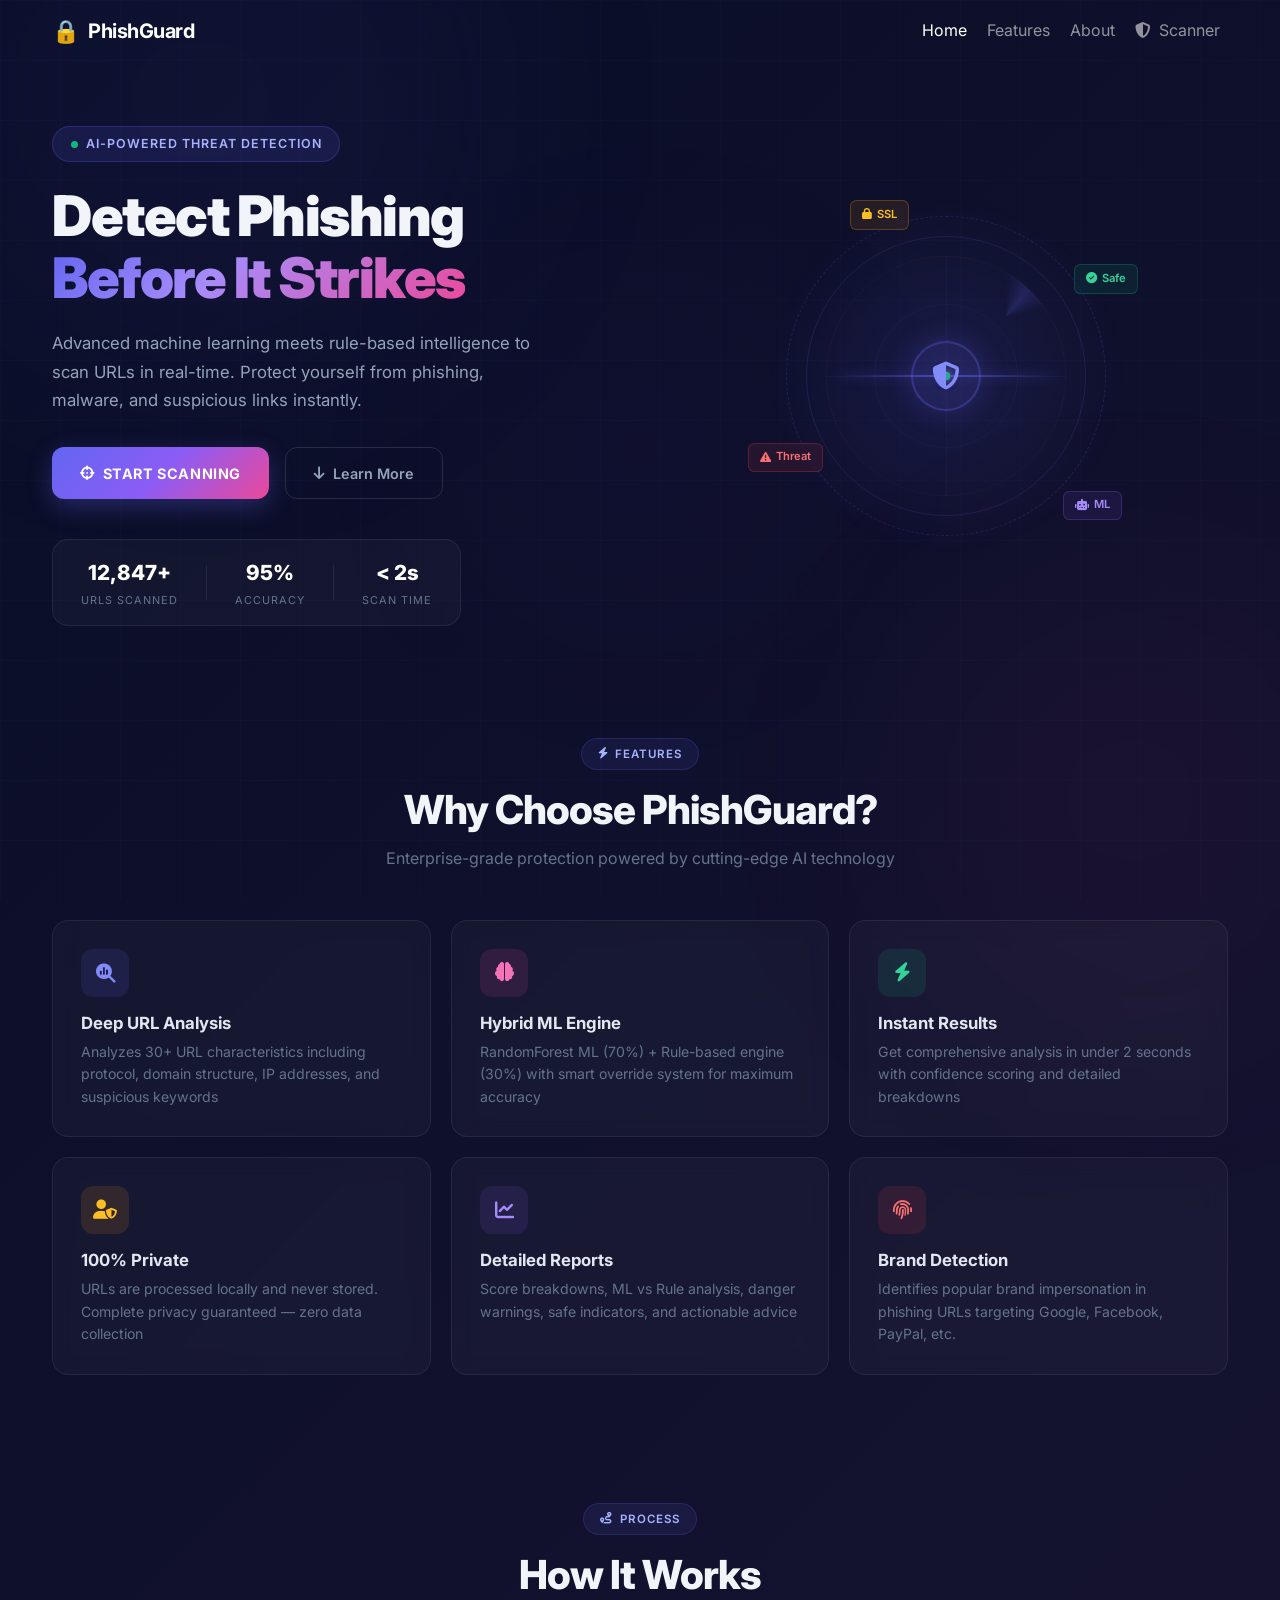
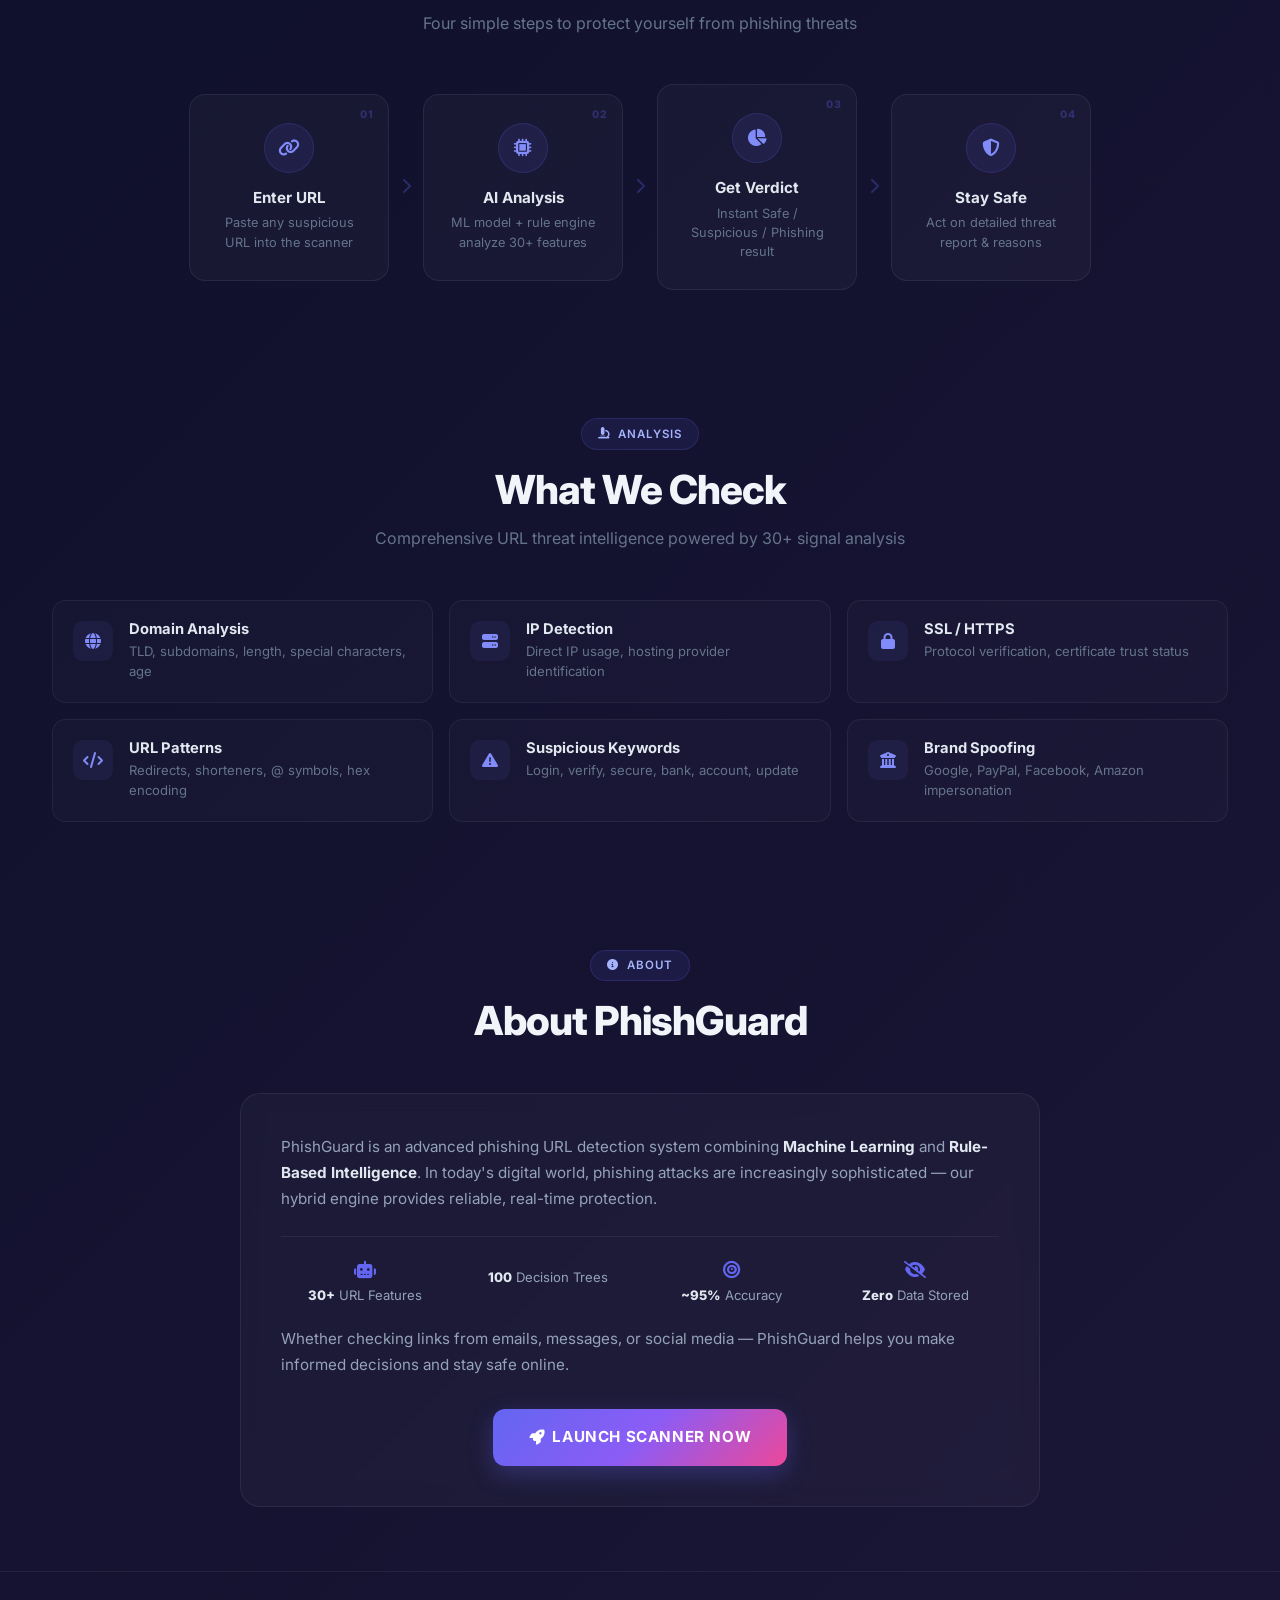
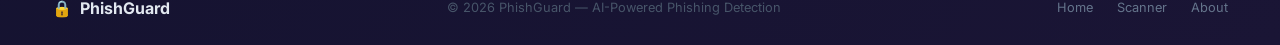
==== templates/home.html @ 045a0528 "Initial commit: PhishGuard - AI-Powered Phishing URL Detector - Hybrid ML (Random Forest) + Rule-bas" ====
<!DOCTYPE html>
<html lang="en">
<head>
    <meta charset="UTF-8">
    <meta name="viewport" content="width=device-width, initial-scale=1.0">
    <title>PhishGuard - Phishing URL Detector</title>
    <link rel="stylesheet" href="{{ url_for('static', filename='css/style.css') }}">
    <link rel="stylesheet" href="https://cdnjs.cloudflare.com/ajax/libs/font-awesome/6.5.1/css/all.min.css">
    <link href="https://cdn.jsdelivr.net/npm/bootstrap@5.3.3/dist/css/bootstrap.min.css" rel="stylesheet">
    <link href="https://fonts.googleapis.com/css2?family=Inter:wght@300;400;500;600;700;800;900&family=JetBrains+Mono:wght@400;500;600&display=swap" rel="stylesheet">
</head>
<body>
    <!-- Animated Background -->
    <div class="hp-bg-grid"></div>
    <div class="hp-bg-glow hp-glow-1"></div>
    <div class="hp-bg-glow hp-glow-2"></div>
    <div class="hp-bg-glow hp-glow-3"></div>
    <!-- Navigation Bar (Bootstrap 5) -->
    <nav class="navbar navbar-expand-lg navbar-dark ck-navbar sticky-top">
        <div class="container">
            <a class="navbar-brand d-flex align-items-center gap-2" href="/">
                <span style="font-size:1.4rem">🔒</span>
                <span class="fw-bold" style="font-size:1.25rem; letter-spacing:-0.5px">PhishGuard</span>
            </a>
            <button class="navbar-toggler border-0 shadow-none" type="button" data-bs-toggle="collapse" data-bs-target="#navbarNav">
                <span class="navbar-toggler-icon"></span>
            </button>
            <div class="collapse navbar-collapse" id="navbarNav">
                <ul class="navbar-nav ms-auto gap-1">
                    <li class="nav-item">
                        <a class="nav-link active" href="/">Home</a>
                    </li>
                    <li class="nav-item">
                        <a class="nav-link" href="#features">Features</a>
                    </li>
                    <li class="nav-item">
                        <a class="nav-link" href="#about">About</a>
                    </li>
                    <li class="nav-item">
                        <a class="nav-link ck-nav-highlight" href="/checker">
                            <i class="fas fa-shield-halved me-1"></i> Scanner
                        </a>
                    </li>
                </ul>
            </div>
        </div>
    </nav>

    <!-- Main Container -->
    <div class="container">
        <!-- Hero Section with Scanner -->
        <section class="hp-hero">
            <div class="hp-hero-inner">
                <!-- Left: Text Content -->
                <div class="hp-hero-text">
                    <div class="hp-badge">
                        <span class="hp-badge-dot"></span>
                        <span>AI-Powered Threat Detection</span>
                    </div>
                    <h1 class="hp-title">
                        Detect Phishing<br>
                        <span class="hp-title-gradient">Before It Strikes</span>
                    </h1>
                    <p class="hp-subtitle">
                        Advanced machine learning meets rule-based intelligence to scan URLs in real-time. 
                        Protect yourself from phishing, malware, and suspicious links instantly.
                    </p>
                    <div class="hp-hero-actions">
                        <a href="/checker" class="hp-btn-primary">
                            <i class="fas fa-crosshairs"></i> Start Scanning
                        </a>
                        <a href="#features" class="hp-btn-ghost">
                            <i class="fas fa-arrow-down"></i> Learn More
                        </a>
                    </div>
                    <div class="hp-trust-bar">
                        <div class="hp-trust-item">
                            <span class="hp-trust-num">12,847+</span>
                            <span class="hp-trust-label">URLs Scanned</span>
                        </div>
                        <div class="hp-trust-divider"></div>
                        <div class="hp-trust-item">
                            <span class="hp-trust-num">95%</span>
                            <span class="hp-trust-label">Accuracy</span>
                        </div>
                        <div class="hp-trust-divider"></div>
                        <div class="hp-trust-item">
                            <span class="hp-trust-num">&lt; 2s</span>
                            <span class="hp-trust-label">Scan Time</span>
                        </div>
                    </div>
                </div>

                <!-- Right: Scanner Visual -->
                <div class="hp-hero-visual">
                    <div class="hp-scanner">
                        <!-- Outer glow -->
                        <div class="hp-sc-glow"></div>
                        <!-- Rotating rings -->
                        <div class="hp-sc-ring hp-sc-ring-1"></div>
                        <div class="hp-sc-ring hp-sc-ring-2"></div>
                        <div class="hp-sc-ring hp-sc-ring-3"></div>
                        <!-- Grid -->
                        <div class="hp-sc-grid">
                            <div class="hp-sc-grid-h"></div>
                            <div class="hp-sc-grid-v"></div>
                            <div class="hp-sc-grid-c hp-sc-gc1"></div>
                            <div class="hp-sc-grid-c hp-sc-gc2"></div>
                        </div>
                        <!-- Radar sweep -->
                        <div class="hp-sc-sweep"></div>
                        <!-- Scan line -->
                        <div class="hp-sc-scanline"></div>
                        <!-- Center core -->
                        <div class="hp-sc-core">
                            <i class="fas fa-shield-halved"></i>
                        </div>
                        <!-- Orbiting dots -->
                        <div class="hp-sc-dot hp-dot-1"></div>
                        <div class="hp-sc-dot hp-dot-2"></div>
                        <div class="hp-sc-dot hp-dot-3"></div>
                        <!-- Floating labels -->
                        <div class="hp-sc-label hp-label-1"><i class="fas fa-check-circle"></i> Safe</div>
                        <div class="hp-sc-label hp-label-2"><i class="fas fa-triangle-exclamation"></i> Threat</div>
                        <div class="hp-sc-label hp-label-3"><i class="fas fa-lock"></i> SSL</div>
                        <div class="hp-sc-label hp-label-4"><i class="fas fa-robot"></i> ML</div>
                    </div>
                </div>
            </div>
        </section>

        <!-- Features Section -->
        <section id="features" class="hp-section">
            <div class="hp-section-header">
                <span class="hp-section-badge"><i class="fas fa-bolt"></i> Features</span>
                <h2 class="hp-section-title">Why Choose PhishGuard?</h2>
                <p class="hp-section-sub">Enterprise-grade protection powered by cutting-edge AI technology</p>
            </div>
            <div class="hp-features-grid">
                <div class="hp-feature-card">
                    <div class="hp-feat-icon" style="background:rgba(99,102,241,0.12); color:#818cf8"><i class="fas fa-magnifying-glass-chart"></i></div>
                    <h3>Deep URL Analysis</h3>
                    <p>Analyzes 30+ URL characteristics including protocol, domain structure, IP addresses, and suspicious keywords</p>
                </div>
                <div class="hp-feature-card">
                    <div class="hp-feat-icon" style="background:rgba(236,72,153,0.12); color:#f472b6"><i class="fas fa-brain"></i></div>
                    <h3>Hybrid ML Engine</h3>
                    <p>RandomForest ML (70%) + Rule-based engine (30%) with smart override system for maximum accuracy</p>
                </div>
                <div class="hp-feature-card">
                    <div class="hp-feat-icon" style="background:rgba(16,185,129,0.12); color:#34d399"><i class="fas fa-bolt"></i></div>
                    <h3>Instant Results</h3>
                    <p>Get comprehensive analysis in under 2 seconds with confidence scoring and detailed breakdowns</p>
                </div>
                <div class="hp-feature-card">
                    <div class="hp-feat-icon" style="background:rgba(245,158,11,0.12); color:#fbbf24"><i class="fas fa-user-shield"></i></div>
                    <h3>100% Private</h3>
                    <p>URLs are processed locally and never stored. Complete privacy guaranteed — zero data collection</p>
                </div>
                <div class="hp-feature-card">
                    <div class="hp-feat-icon" style="background:rgba(139,92,246,0.12); color:#a78bfa"><i class="fas fa-chart-line"></i></div>
                    <h3>Detailed Reports</h3>
                    <p>Score breakdowns, ML vs Rule analysis, danger warnings, safe indicators, and actionable advice</p>
                </div>
                <div class="hp-feature-card">
                    <div class="hp-feat-icon" style="background:rgba(239,68,68,0.12); color:#f87171"><i class="fas fa-fingerprint"></i></div>
                    <h3>Brand Detection</h3>
                    <p>Identifies popular brand impersonation in phishing URLs targeting Google, Facebook, PayPal, etc.</p>
                </div>
            </div>
        </section>

        <!-- How It Works -->
        <section class="hp-section">
            <div class="hp-section-header">
                <span class="hp-section-badge"><i class="fas fa-route"></i> Process</span>
                <h2 class="hp-section-title">How It Works</h2>
                <p class="hp-section-sub">Four simple steps to protect yourself from phishing threats</p>
            </div>
            <div class="hp-steps">
                <div class="hp-step-card">
                    <div class="hp-step-num">01</div>
                    <div class="hp-step-icon"><i class="fas fa-link"></i></div>
                    <h3>Enter URL</h3>
                    <p>Paste any suspicious URL into the scanner</p>
                </div>
                <div class="hp-step-arrow"><i class="fas fa-chevron-right"></i></div>
                <div class="hp-step-card">
                    <div class="hp-step-num">02</div>
                    <div class="hp-step-icon"><i class="fas fa-microchip"></i></div>
                    <h3>AI Analysis</h3>
                    <p>ML model + rule engine analyze 30+ features</p>
                </div>
                <div class="hp-step-arrow"><i class="fas fa-chevron-right"></i></div>
                <div class="hp-step-card">
                    <div class="hp-step-num">03</div>
                    <div class="hp-step-icon"><i class="fas fa-chart-pie"></i></div>
                    <h3>Get Verdict</h3>
                    <p>Instant Safe / Suspicious / Phishing result</p>
                </div>
                <div class="hp-step-arrow"><i class="fas fa-chevron-right"></i></div>
                <div class="hp-step-card">
                    <div class="hp-step-num">04</div>
                    <div class="hp-step-icon"><i class="fas fa-shield-halved"></i></div>
                    <h3>Stay Safe</h3>
                    <p>Act on detailed threat report & reasons</p>
                </div>
            </div>
        </section>

        <!-- What We Check -->
        <section class="hp-section">
            <div class="hp-section-header">
                <span class="hp-section-badge"><i class="fas fa-microscope"></i> Analysis</span>
                <h2 class="hp-section-title">What We Check</h2>
                <p class="hp-section-sub">Comprehensive URL threat intelligence powered by 30+ signal analysis</p>
            </div>
            <div class="hp-check-grid">
                <div class="hp-check-item">
                    <i class="fas fa-globe"></i>
                    <div>
                        <h4>Domain Analysis</h4>
                        <p>TLD, subdomains, length, special characters, age</p>
                    </div>
                </div>
                <div class="hp-check-item">
                    <i class="fas fa-server"></i>
                    <div>
                        <h4>IP Detection</h4>
                        <p>Direct IP usage, hosting provider identification</p>
                    </div>
                </div>
                <div class="hp-check-item">
                    <i class="fas fa-lock"></i>
                    <div>
                        <h4>SSL / HTTPS</h4>
                        <p>Protocol verification, certificate trust status</p>
                    </div>
                </div>
                <div class="hp-check-item">
                    <i class="fas fa-code"></i>
                    <div>
                        <h4>URL Patterns</h4>
                        <p>Redirects, shorteners, @ symbols, hex encoding</p>
                    </div>
                </div>
                <div class="hp-check-item">
                    <i class="fas fa-triangle-exclamation"></i>
                    <div>
                        <h4>Suspicious Keywords</h4>
                        <p>Login, verify, secure, bank, account, update</p>
                    </div>
                </div>
                <div class="hp-check-item">
                    <i class="fas fa-building-columns"></i>
                    <div>
                        <h4>Brand Spoofing</h4>
                        <p>Google, PayPal, Facebook, Amazon impersonation</p>
                    </div>
                </div>
            </div>
        </section>

        <!-- About Section -->
        <section id="about" class="hp-section">
            <div class="hp-section-header">
                <span class="hp-section-badge"><i class="fas fa-info-circle"></i> About</span>
                <h2 class="hp-section-title">About PhishGuard</h2>
            </div>
            <div class="hp-about-card">
                <div class="hp-about-text">
                    <p>PhishGuard is an advanced phishing URL detection system combining <strong>Machine Learning</strong> and <strong>Rule-Based Intelligence</strong>. In today's digital world, phishing attacks are increasingly sophisticated — our hybrid engine provides reliable, real-time protection.</p>
                    <div class="hp-about-stats">
                        <div class="hp-astat">
                            <i class="fas fa-robot"></i>
                            <span><strong>30+</strong> URL Features</span>
                        </div>
                        <div class="hp-astat">
                            <i class="fas fa-trees"></i>
                            <span><strong>100</strong> Decision Trees</span>
                        </div>
                        <div class="hp-astat">
                            <i class="fas fa-bullseye"></i>
                            <span><strong>~95%</strong> Accuracy</span>
                        </div>
                        <div class="hp-astat">
                            <i class="fas fa-eye-slash"></i>
                            <span><strong>Zero</strong> Data Stored</span>
                        </div>
                    </div>
                    <p style="color:#94a3b8; margin-top:1.25rem;">Whether checking links from emails, messages, or social media — PhishGuard helps you make informed decisions and stay safe online.</p>
                </div>
                <div class="hp-about-cta">
                    <a href="/checker" class="hp-btn-primary hp-btn-lg">
                        <i class="fas fa-rocket"></i> Launch Scanner Now
                    </a>
                </div>
            </div>
        </section>
    </div>

    <!-- Footer -->
    <footer class="hp-footer">
        <div class="container">
            <div class="hp-footer-inner">
                <div class="hp-footer-brand">
                    <span>🔒</span> PhishGuard
                </div>
                <p>&copy; 2026 PhishGuard &mdash; AI-Powered Phishing Detection</p>
                <div class="hp-footer-links">
                    <a href="/">Home</a>
                    <a href="/checker">Scanner</a>
                    <a href="#about">About</a>
                </div>
            </div>
        </div>
    </footer>

    <style>
        /* ========== HOME PAGE PROFESSIONAL STYLES ========== */
        body {
            margin: 0; padding: 0;
            font-family: 'Inter', -apple-system, BlinkMacSystemFont, sans-serif;
            background: linear-gradient(135deg, #0a0e27 0%, #1a1535 100%);
            color: #e2e8f0; min-height: 100vh;
            display: flex; flex-direction: column;
            overflow-x: hidden; line-height: 1.6;
        }
        *, *::before, *::after { box-sizing: border-box; }

        /* Background */
        .hp-bg-grid {
            position: fixed; inset: 0; z-index: 0; pointer-events: none;
            background-image:
                linear-gradient(rgba(99,102,241,0.03) 1px, transparent 1px),
                linear-gradient(90deg, rgba(99,102,241,0.03) 1px, transparent 1px);
            background-size: 60px 60px;
        }
        .hp-bg-glow {
            position: fixed; border-radius: 50%; pointer-events: none; z-index: 0;
            filter: blur(120px); opacity: 0.35;
        }
        .hp-glow-1 { width: 600px; height: 600px; top: -200px; left: -100px; background: rgba(99,102,241,0.15); animation: hp-float 8s ease-in-out infinite; }
        .hp-glow-2 { width: 500px; height: 500px; bottom: -150px; right: -100px; background: rgba(236,72,153,0.12); animation: hp-float 10s ease-in-out infinite reverse; }
        .hp-glow-3 { width: 400px; height: 400px; top: 50%; left: 50%; transform: translate(-50%,-50%); background: rgba(139,92,246,0.08); animation: hp-float 12s ease-in-out infinite; }
        @keyframes hp-float { 0%,100%{transform:translateY(0) scale(1)} 50%{transform:translateY(-30px) scale(1.05)} }

        .container { max-width: 1200px; position: relative; z-index: 1; }

        /* ========== HERO ========== */
        .hp-hero { padding: 4rem 0 3rem; }
        .hp-hero-inner {
            display: grid; grid-template-columns: 1fr 1fr; gap: 3rem; align-items: center;
        }
        .hp-hero-text { animation: hp-fadeUp 0.7s ease; }

        .hp-badge {
            display: inline-flex; align-items: center; gap: 0.5rem;
            background: rgba(99,102,241,0.12); border: 1px solid rgba(99,102,241,0.25);
            color: #a5b4fc; padding: 0.45rem 1.1rem; border-radius: 50px;
            font-size: 0.78rem; font-weight: 600; text-transform: uppercase; letter-spacing: 1px;
            margin-bottom: 1.5rem;
        }
        .hp-badge-dot {
            width: 7px; height: 7px; border-radius: 50%; background: #10b981;
            animation: hp-pulse 2s ease infinite;
        }
        @keyframes hp-pulse { 0%,100%{box-shadow:0 0 0 0 rgba(16,185,129,0.5)} 50%{box-shadow:0 0 0 6px rgba(16,185,129,0)} }

        .hp-title {
            font-size: clamp(2.4rem, 5vw, 3.5rem); font-weight: 900;
            line-height: 1.1; letter-spacing: -1.5px; margin: 0 0 1.25rem;
            color: #f1f5f9;
        }
        .hp-title-gradient {
            background: linear-gradient(135deg, #6366f1 0%, #a78bfa 40%, #ec4899 100%);
            -webkit-background-clip: text; -webkit-text-fill-color: transparent; background-clip: text;
        }
        .hp-subtitle {
            font-size: 1.05rem; color: #94a3b8; line-height: 1.7;
            margin-bottom: 2rem; max-width: 480px;
        }

        .hp-hero-actions { display: flex; gap: 1rem; margin-bottom: 2.5rem; flex-wrap: wrap; }
        .hp-btn-primary {
            display: inline-flex; align-items: center; gap: 0.5rem;
            padding: 0.85rem 1.75rem; border-radius: 0.75rem; border: none;
            background: linear-gradient(135deg, #6366f1, #8b5cf6, #ec4899);
            color: #fff; font-weight: 700; font-size: 0.9rem;
            text-decoration: none; text-transform: uppercase; letter-spacing: 0.6px;
            transition: all 0.3s; cursor: pointer;
            box-shadow: 0 8px 25px rgba(99,102,241,0.3);
        }
        .hp-btn-primary:hover { transform: translateY(-2px); box-shadow: 0 12px 35px rgba(99,102,241,0.4); filter: brightness(1.1); color: #fff; }
        .hp-btn-lg { padding: 1rem 2.25rem; font-size: 0.95rem; }
        .hp-btn-ghost {
            display: inline-flex; align-items: center; gap: 0.5rem;
            padding: 0.85rem 1.75rem; border-radius: 0.75rem;
            border: 1px solid rgba(255,255,255,0.12); background: transparent;
            color: #94a3b8; font-weight: 600; font-size: 0.9rem;
            text-decoration: none; transition: all 0.3s; cursor: pointer;
        }
        .hp-btn-ghost:hover { border-color: rgba(255,255,255,0.25); color: #e2e8f0; background: rgba(255,255,255,0.04); }

        .hp-trust-bar {
            display: inline-flex; align-items: center; gap: 1.75rem;
            background: rgba(255,255,255,0.03); border: 1px solid rgba(255,255,255,0.07);
            border-radius: 1rem; padding: 1rem 1.75rem;
        }
        .hp-trust-item { display: flex; flex-direction: column; align-items: center; }
        .hp-trust-num { font-size: 1.3rem; font-weight: 800; color: #fff; }
        .hp-trust-label { font-size: 0.68rem; color: #64748b; text-transform: uppercase; letter-spacing: 1px; margin-top: 0.15rem; }
        .hp-trust-divider { width: 1px; height: 35px; background: rgba(255,255,255,0.08); }

        /* ========== SCANNER VISUAL ========== */
        .hp-hero-visual {
            display: flex; justify-content: center; align-items: center;
            animation: hp-fadeUp 0.9s ease;
        }
        .hp-scanner {
            width: 320px; height: 320px; border-radius: 50%; position: relative;
            display: flex; align-items: center; justify-content: center;
        }
        .hp-sc-glow {
            position: absolute; inset: -20px; border-radius: 50%;
            background: radial-gradient(circle, rgba(99,102,241,0.15) 0%, transparent 70%);
            animation: hp-float 4s ease-in-out infinite;
        }
        .hp-sc-ring {
            position: absolute; border-radius: 50%; border: 1px solid;
        }
        .hp-sc-ring-1 {
            inset: 0; border-color: rgba(99,102,241,0.2);
            animation: hp-spin 15s linear infinite;
            border-style: dashed;
        }
        .hp-sc-ring-2 {
            inset: 20px; border-color: rgba(139,92,246,0.15);
            animation: hp-spin 20s linear infinite reverse;
        }
        .hp-sc-ring-3 {
            inset: 40px; border-color: rgba(236,72,153,0.12);
            animation: hp-spin 25s linear infinite;
            border-style: dotted;
        }
        @keyframes hp-spin { to { transform: rotate(360deg); } }

        .hp-sc-grid { position: absolute; inset: 40px; border-radius: 50%; overflow: hidden; }
        .hp-sc-grid-h, .hp-sc-grid-v {
            position: absolute; background: rgba(99,102,241,0.06);
        }
        .hp-sc-grid-h { width: 100%; height: 1px; top: 50%; }
        .hp-sc-grid-v { width: 1px; height: 100%; left: 50%; }
        .hp-sc-grid-c {
            position: absolute; border-radius: 50%; border: 1px solid rgba(99,102,241,0.06);
            top: 50%; left: 50%; transform: translate(-50%,-50%);
        }
        .hp-sc-gc1 { width: 60%; height: 60%; }
        .hp-sc-gc2 { width: 30%; height: 30%; }

        .hp-sc-sweep {
            position: absolute; inset: 40px; border-radius: 50%; overflow: hidden;
        }
        .hp-sc-sweep::after {
            content: ''; position: absolute; top: 0; left: 50%; width: 50%; height: 50%;
            transform-origin: bottom left;
            background: conic-gradient(from 0deg, transparent 0deg, rgba(99,102,241,0.2) 40deg, transparent 80deg);
            animation: hp-sweep 3s linear infinite;
        }
        @keyframes hp-sweep { to { transform: rotate(360deg); } }

        .hp-sc-scanline {
            position: absolute; left: 50px; right: 50px; height: 2px;
            background: linear-gradient(90deg, transparent, rgba(99,102,241,0.6), transparent);
            box-shadow: 0 0 12px rgba(99,102,241,0.4);
            animation: hp-scanY 3s ease-in-out infinite;
        }
        @keyframes hp-scanY {
            0%,100% { top: 50px; opacity: 0.3; }
            50% { top: calc(100% - 50px); opacity: 1; }
        }

        .hp-sc-core {
            width: 70px; height: 70px; border-radius: 50%; position: relative; z-index: 2;
            background: rgba(99,102,241,0.12); border: 2px solid rgba(99,102,241,0.3);
            display: flex; align-items: center; justify-content: center;
            font-size: 1.75rem; color: #818cf8;
            box-shadow: 0 0 30px rgba(99,102,241,0.2);
        }

        .hp-sc-dot {
            position: absolute; width: 8px; height: 8px; border-radius: 50%;
            background: #6366f1; box-shadow: 0 0 10px rgba(99,102,241,0.6);
        }
        .hp-dot-1 { animation: hp-orbit1 6s linear infinite; }
        .hp-dot-2 { animation: hp-orbit2 8s linear infinite; background: #ec4899; box-shadow: 0 0 10px rgba(236,72,153,0.6); }
        .hp-dot-3 { animation: hp-orbit3 10s linear infinite; background: #10b981; box-shadow: 0 0 10px rgba(16,185,129,0.6); }
        @keyframes hp-orbit1 { 0%{top:10px;left:50%} 25%{top:50%;left:calc(100% - 10px)} 50%{top:calc(100% - 10px);left:50%} 75%{top:50%;left:10px} 100%{top:10px;left:50%} }
        @keyframes hp-orbit2 { 0%{top:50%;right:15px;left:auto} 25%{top:calc(100% - 15px);left:50%;right:auto} 50%{top:50%;left:15px} 75%{top:15px;left:50%} 100%{top:50%;right:15px;left:auto} }
        @keyframes hp-orbit3 { 0%{bottom:20px;left:50%} 25%{bottom:50%;left:20px} 50%{top:20px;left:50%;bottom:auto} 75%{top:50%;left:calc(100% - 20px)} 100%{bottom:20px;left:50%;top:auto} }

        .hp-sc-label {
            position: absolute; padding: 0.3rem 0.7rem; border-radius: 0.4rem;
            font-size: 0.7rem; font-weight: 600; display: flex; align-items: center; gap: 0.3rem;
            backdrop-filter: blur(8px); border: 1px solid; animation: hp-labelFloat 4s ease-in-out infinite;
            white-space: nowrap;
        }
        .hp-label-1 { top: 15%; right: -10%; background: rgba(16,185,129,0.1); border-color: rgba(16,185,129,0.25); color: #34d399; animation-delay: 0s; }
        .hp-label-2 { bottom: 20%; left: -12%; background: rgba(239,68,68,0.1); border-color: rgba(239,68,68,0.25); color: #f87171; animation-delay: 1s; }
        .hp-label-3 { top: -5%; left: 20%; background: rgba(245,158,11,0.1); border-color: rgba(245,158,11,0.25); color: #fbbf24; animation-delay: 2s; }
        .hp-label-4 { bottom: 5%; right: -5%; background: rgba(139,92,246,0.1); border-color: rgba(139,92,246,0.25); color: #a78bfa; animation-delay: 3s; }
        @keyframes hp-labelFloat { 0%,100%{transform:translateY(0)} 50%{transform:translateY(-8px)} }

        @keyframes hp-fadeUp { from{opacity:0;transform:translateY(25px)} to{opacity:1;transform:translateY(0)} }

        /* ========== SECTIONS ========== */
        .hp-section { padding: 4rem 0; position: relative; z-index: 1; }
        .hp-section-header { text-align: center; margin-bottom: 3rem; }
        .hp-section-badge {
            display: inline-flex; align-items: center; gap: 0.4rem;
            background: rgba(99,102,241,0.1); border: 1px solid rgba(99,102,241,0.2);
            color: #a5b4fc; padding: 0.35rem 1rem; border-radius: 50px;
            font-size: 0.72rem; font-weight: 600; text-transform: uppercase; letter-spacing: 1px;
            margin-bottom: 1rem;
        }
        .hp-section-title {
            font-size: clamp(1.75rem, 4vw, 2.5rem); font-weight: 800;
            color: #f1f5f9; letter-spacing: -1px; margin: 0 0 0.75rem;
        }
        .hp-section-sub { color: #64748b; font-size: 1rem; max-width: 550px; margin: 0 auto; }

        /* Features Grid */
        .hp-features-grid {
            display: grid; grid-template-columns: repeat(auto-fill, minmax(320px, 1fr)); gap: 1.25rem;
        }
        .hp-feature-card {
            background: rgba(255,255,255,0.03); border: 1px solid rgba(255,255,255,0.07);
            border-radius: 1rem; padding: 1.75rem; transition: all 0.3s;
            backdrop-filter: blur(10px);
        }
        .hp-feature-card:hover { border-color: rgba(99,102,241,0.2); transform: translateY(-3px); box-shadow: 0 10px 30px rgba(0,0,0,0.2); }
        .hp-feat-icon {
            width: 48px; height: 48px; border-radius: 0.75rem;
            display: flex; align-items: center; justify-content: center;
            font-size: 1.2rem; margin-bottom: 1rem;
        }
        .hp-feature-card h3 { font-size: 1.05rem; font-weight: 700; color: #e2e8f0; margin: 0 0 0.5rem; }
        .hp-feature-card p { font-size: 0.88rem; color: #64748b; line-height: 1.6; margin: 0; }

        /* Steps */
        .hp-steps {
            display: flex; align-items: center; justify-content: center; gap: 0.75rem; flex-wrap: wrap;
        }
        .hp-step-card {
            background: rgba(255,255,255,0.03); border: 1px solid rgba(255,255,255,0.07);
            border-radius: 1rem; padding: 1.75rem 1.5rem; text-align: center;
            width: 200px; position: relative; transition: all 0.3s;
        }
        .hp-step-card:hover { border-color: rgba(99,102,241,0.2); transform: translateY(-3px); }
        .hp-step-num {
            position: absolute; top: 12px; right: 14px; font-size: 0.65rem;
            font-weight: 800; color: rgba(99,102,241,0.3); letter-spacing: 1px;
        }
        .hp-step-icon {
            width: 50px; height: 50px; border-radius: 50%; margin: 0 auto 1rem;
            background: rgba(99,102,241,0.1); border: 1px solid rgba(99,102,241,0.2);
            display: flex; align-items: center; justify-content: center;
            color: #818cf8; font-size: 1.1rem;
        }
        .hp-step-card h3 { font-size: 0.95rem; font-weight: 700; color: #e2e8f0; margin: 0 0 0.4rem; }
        .hp-step-card p { font-size: 0.8rem; color: #64748b; margin: 0; line-height: 1.5; }
        .hp-step-arrow { color: rgba(99,102,241,0.3); font-size: 1rem; }

        /* Check Grid */
        .hp-check-grid {
            display: grid; grid-template-columns: repeat(auto-fill, minmax(320px, 1fr)); gap: 1rem;
        }
        .hp-check-item {
            display: flex; align-items: flex-start; gap: 1rem;
            padding: 1.25rem; border-radius: 0.85rem;
            background: rgba(255,255,255,0.02); border: 1px solid rgba(255,255,255,0.06);
            transition: all 0.3s;
        }
        .hp-check-item:hover { border-color: rgba(99,102,241,0.15); background: rgba(255,255,255,0.04); }
        .hp-check-item > i {
            width: 40px; height: 40px; flex-shrink: 0; border-radius: 0.6rem;
            background: rgba(99,102,241,0.08); color: #818cf8; font-size: 1rem;
            display: flex; align-items: center; justify-content: center;
        }
        .hp-check-item h4 { font-size: 0.92rem; font-weight: 700; color: #e2e8f0; margin: 0 0 0.25rem; }
        .hp-check-item p { font-size: 0.82rem; color: #64748b; margin: 0; line-height: 1.5; }

        /* About */
        .hp-about-card {
            background: rgba(255,255,255,0.03); border: 1px solid rgba(255,255,255,0.07);
            border-radius: 1.25rem; padding: 2.5rem; max-width: 800px; margin: 0 auto;
            backdrop-filter: blur(10px);
        }
        .hp-about-text p { color: #94a3b8; font-size: 0.95rem; line-height: 1.7; margin: 0; }
        .hp-about-text strong { color: #e2e8f0; }
        .hp-about-stats {
            display: grid; grid-template-columns: repeat(4, 1fr); gap: 1rem;
            margin-top: 1.5rem; padding-top: 1.5rem;
            border-top: 1px solid rgba(255,255,255,0.06);
        }
        .hp-astat {
            display: flex; flex-direction: column; align-items: center; gap: 0.4rem;
            text-align: center;
        }
        .hp-astat i { color: #6366f1; font-size: 1.1rem; }
        .hp-astat span { font-size: 0.82rem; color: #94a3b8; }
        .hp-astat strong { color: #e2e8f0; font-weight: 800; }
        .hp-about-cta { text-align: center; margin-top: 2rem; }

        /* Footer */
        .hp-footer {
            margin-top: auto; padding: 1.5rem 0;
            border-top: 1px solid rgba(255,255,255,0.06);
            position: relative; z-index: 1;
        }
        .hp-footer-inner {
            display: flex; align-items: center; justify-content: space-between;
            flex-wrap: wrap; gap: 1rem;
        }
        .hp-footer-brand { color: #e2e8f0; font-weight: 700; font-size: 1rem; display: flex; align-items: center; gap: 0.5rem; }
        .hp-footer p { color: #475569; font-size: 0.8rem; margin: 0; }
        .hp-footer-links { display: flex; gap: 1.5rem; }
        .hp-footer-links a { color: #64748b; text-decoration: none; font-size: 0.8rem; transition: color 0.3s; }
        .hp-footer-links a:hover { color: #a5b4fc; }

        /* ========== RESPONSIVE ========== */
        @media (max-width: 992px) {
            .hp-hero-inner { grid-template-columns: 1fr; text-align: center; }
            .hp-hero-text { order: 2; }
            .hp-hero-visual { order: 1; }
            .hp-subtitle { margin-left: auto; margin-right: auto; }
            .hp-hero-actions { justify-content: center; }
            .hp-trust-bar { margin: 0 auto; }
            .hp-scanner { width: 260px; height: 260px; }
            .hp-sc-label { display: none; }
        }
        @media (max-width: 768px) {
            .hp-hero { padding: 2.5rem 0 2rem; }
            .hp-section { padding: 3rem 0; }
            .hp-features-grid, .hp-check-grid { grid-template-columns: 1fr; }
            .hp-steps { flex-direction: column; }
            .hp-step-arrow { transform: rotate(90deg); }
            .hp-step-card { width: 100%; max-width: 320px; }
            .hp-about-card { padding: 1.5rem; }
            .hp-about-stats { grid-template-columns: repeat(2, 1fr); }
            .hp-trust-bar { flex-direction: column; gap: 0.75rem; padding: 1rem; }
            .hp-trust-divider { width: 50px; height: 1px; }
            .hp-footer-inner { flex-direction: column; text-align: center; }
        }
        @media (max-width: 480px) {
            .hp-title { font-size: 2rem; }
            .hp-scanner { width: 200px; height: 200px; }
            .hp-sc-core { width: 50px; height: 50px; font-size: 1.2rem; }
            .hp-hero-actions { flex-direction: column; align-items: center; }
        }
    </style>

    <script>
        // Smooth scroll for navigation
        document.querySelectorAll('a[href^="#"]').forEach(anchor => {
            anchor.addEventListener('click', function (e) {
                e.preventDefault();
                const target = document.querySelector(this.getAttribute('href'));
                if (target) {
                    target.scrollIntoView({ behavior: 'smooth' });
                }
            });
        });
    </script>
    <script src="https://cdn.jsdelivr.net/npm/bootstrap@5.3.3/dist/js/bootstrap.bundle.min.js"></script>
</body>
</html>
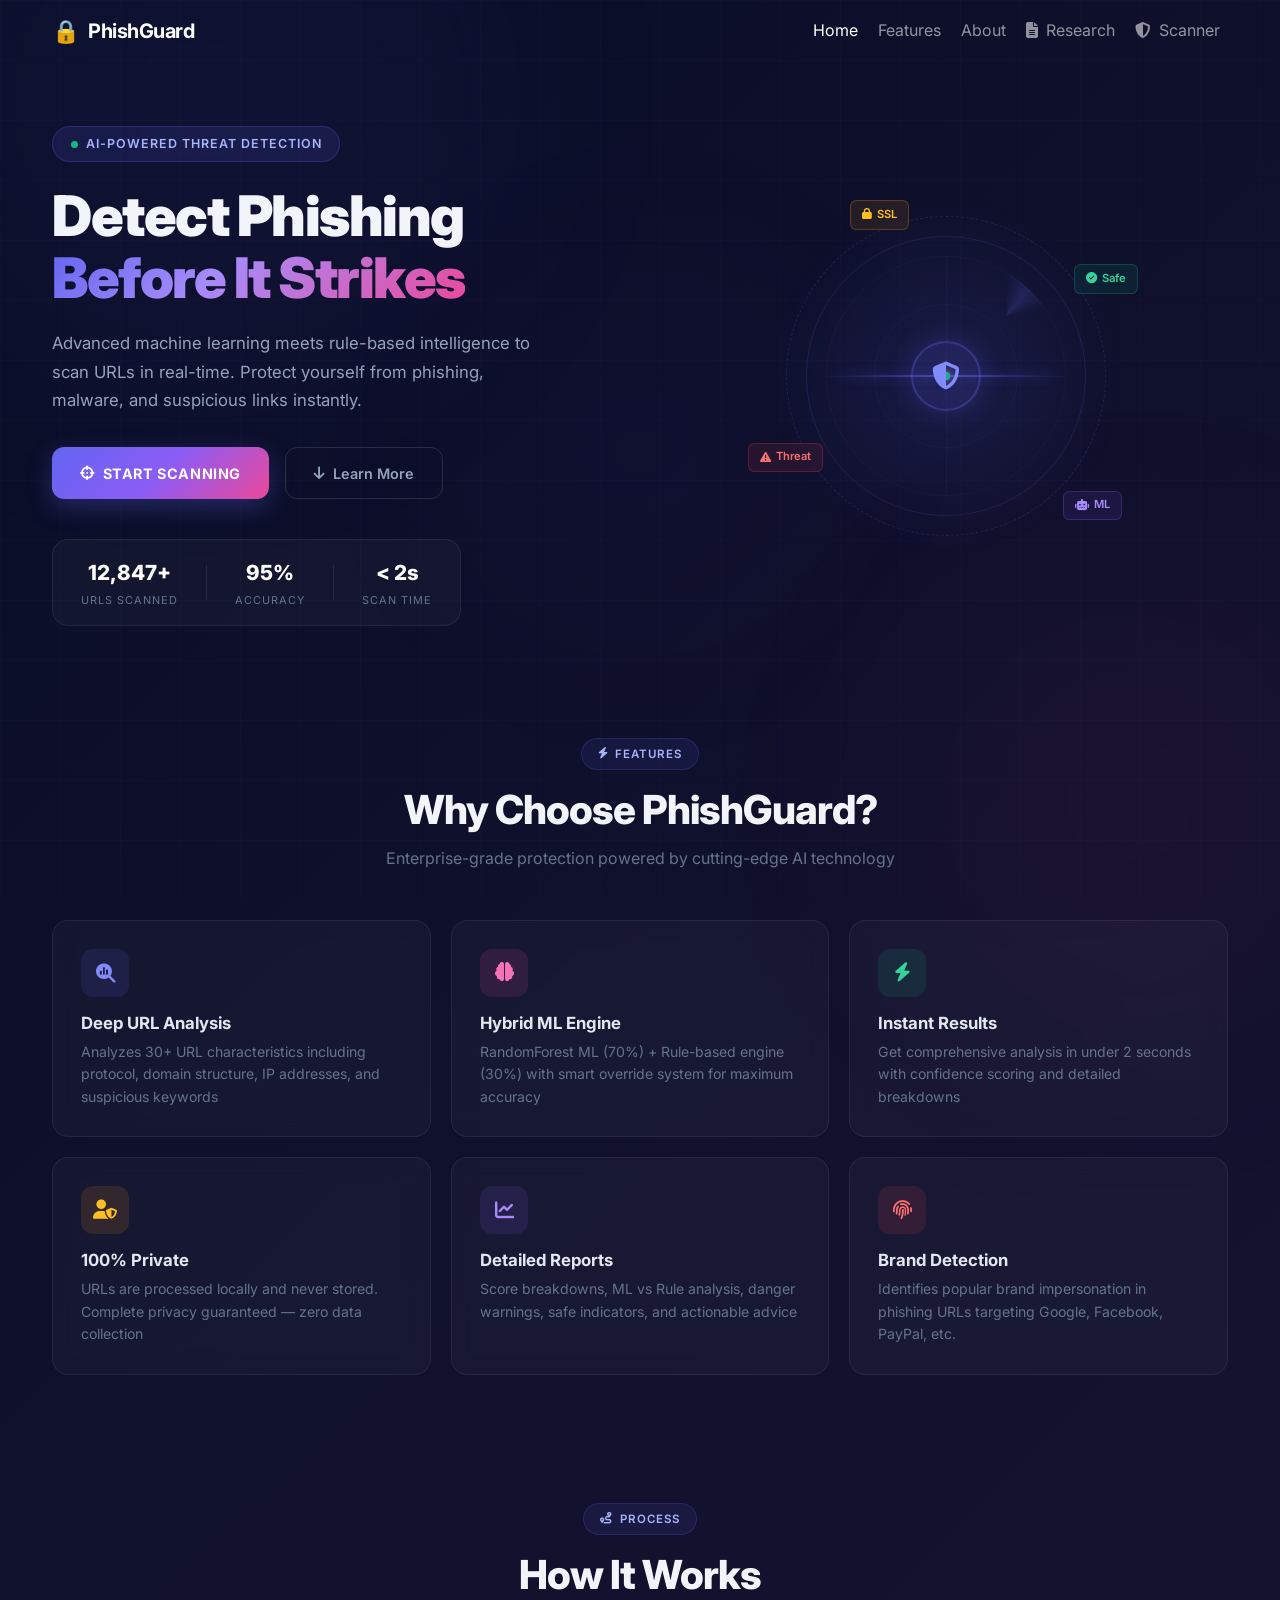
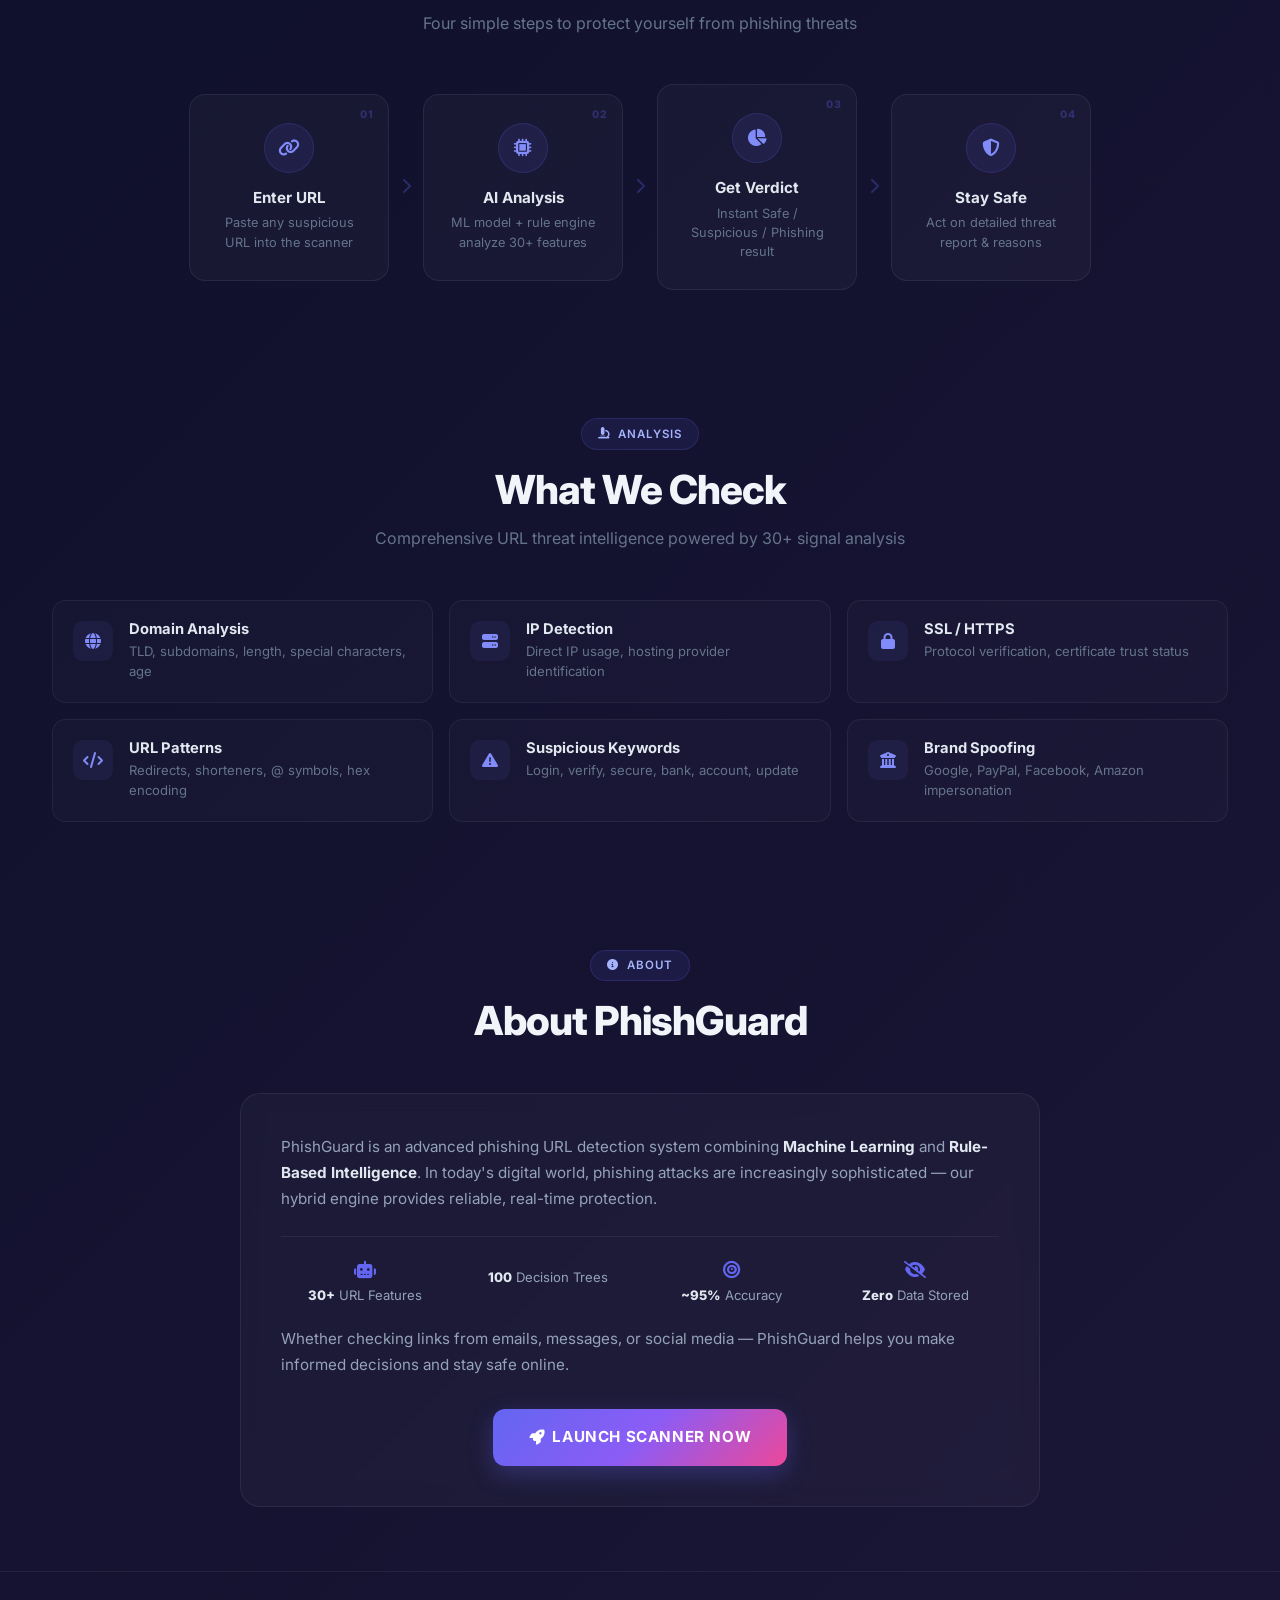
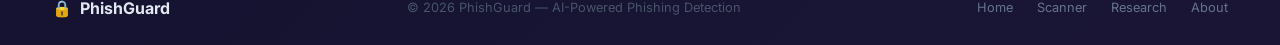
==== commit c4480a2f: "Add Research Paper page (/research) - New research.html template with paper title, authors, keywords" ====
--- a/templates/home.html
+++ b/templates/home.html
@@ -37,6 +37,11 @@
                         <a class="nav-link" href="#about">About</a>
                     </li>
                     <li class="nav-item">
+                        <a class="nav-link" href="/research">
+                            <i class="fas fa-file-lines me-1"></i> Research
+                        </a>
+                    </li>
+                    <li class="nav-item">
                         <a class="nav-link ck-nav-highlight" href="/checker">
                             <i class="fas fa-shield-halved me-1"></i> Scanner
                         </a>
@@ -310,6 +315,7 @@
                 <div class="hp-footer-links">
                     <a href="/">Home</a>
                     <a href="/checker">Scanner</a>
+                    <a href="/research">Research</a>
                     <a href="#about">About</a>
                 </div>
             </div>
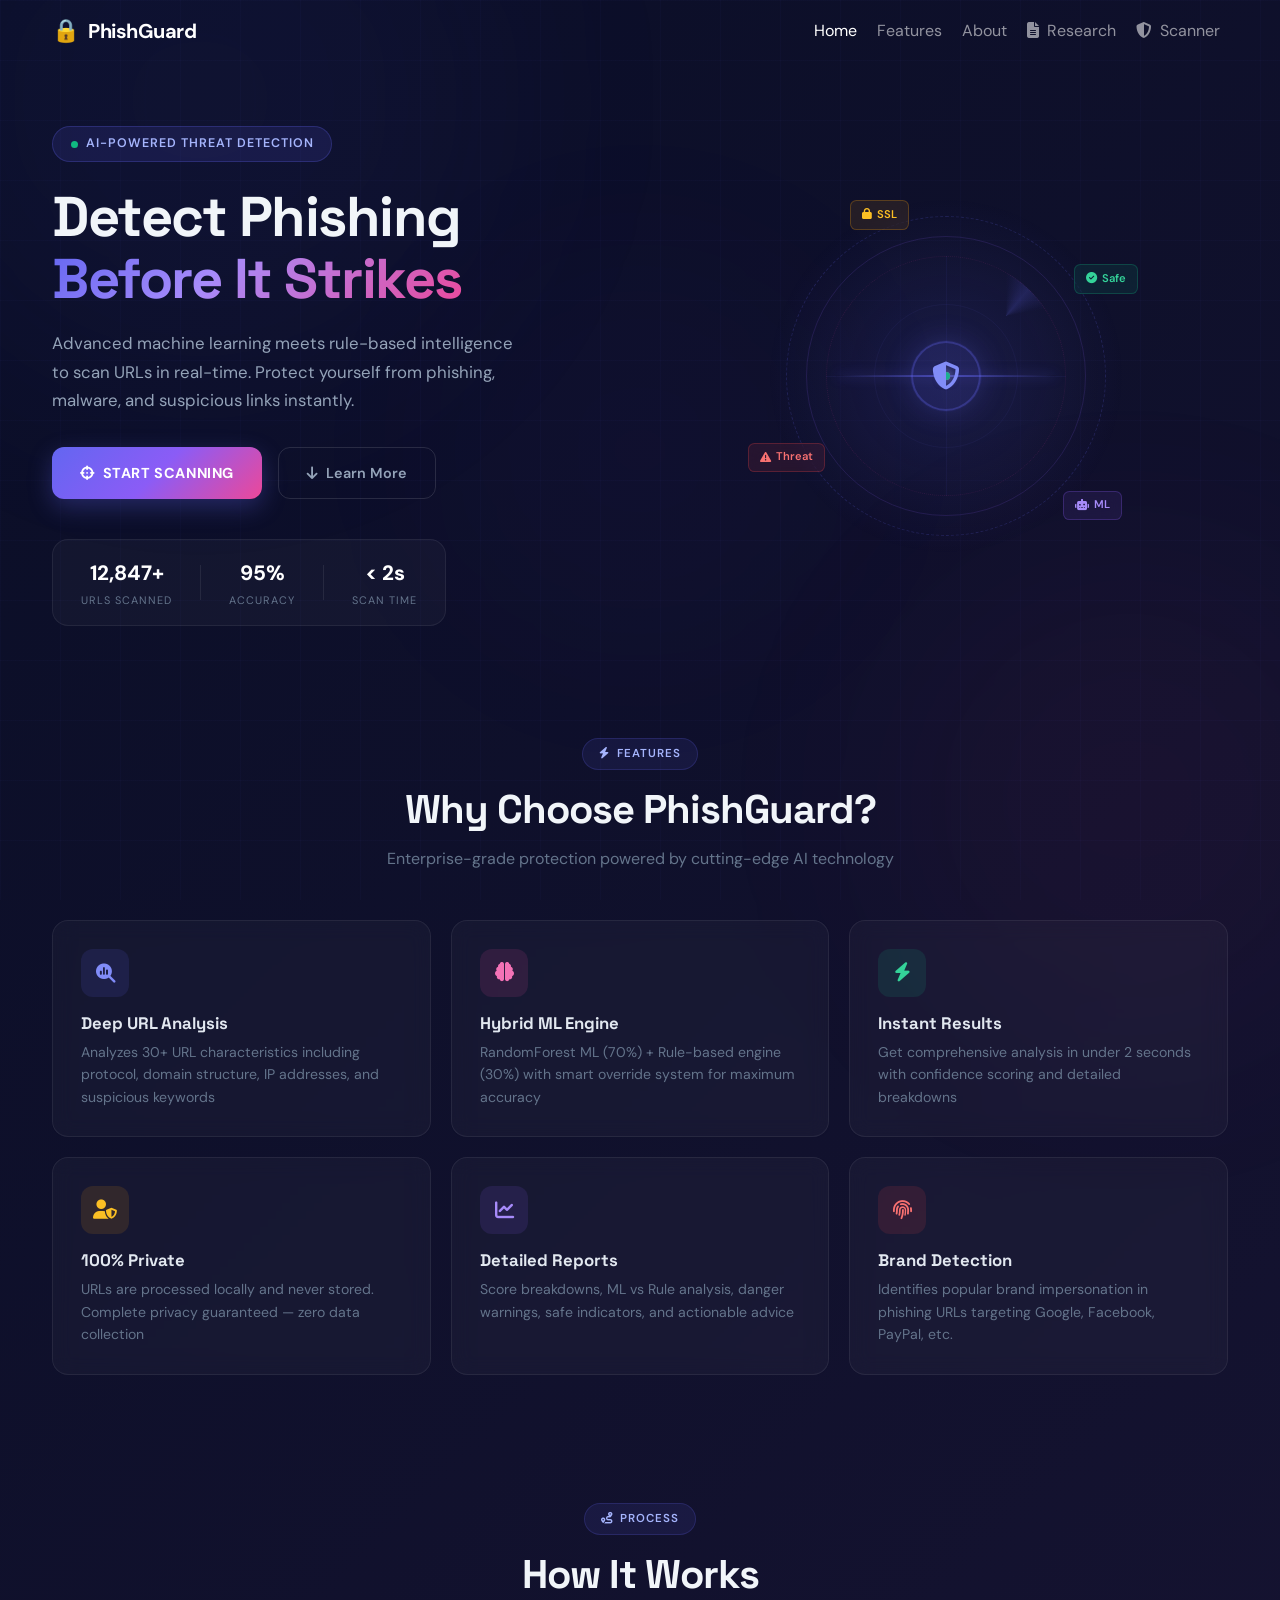
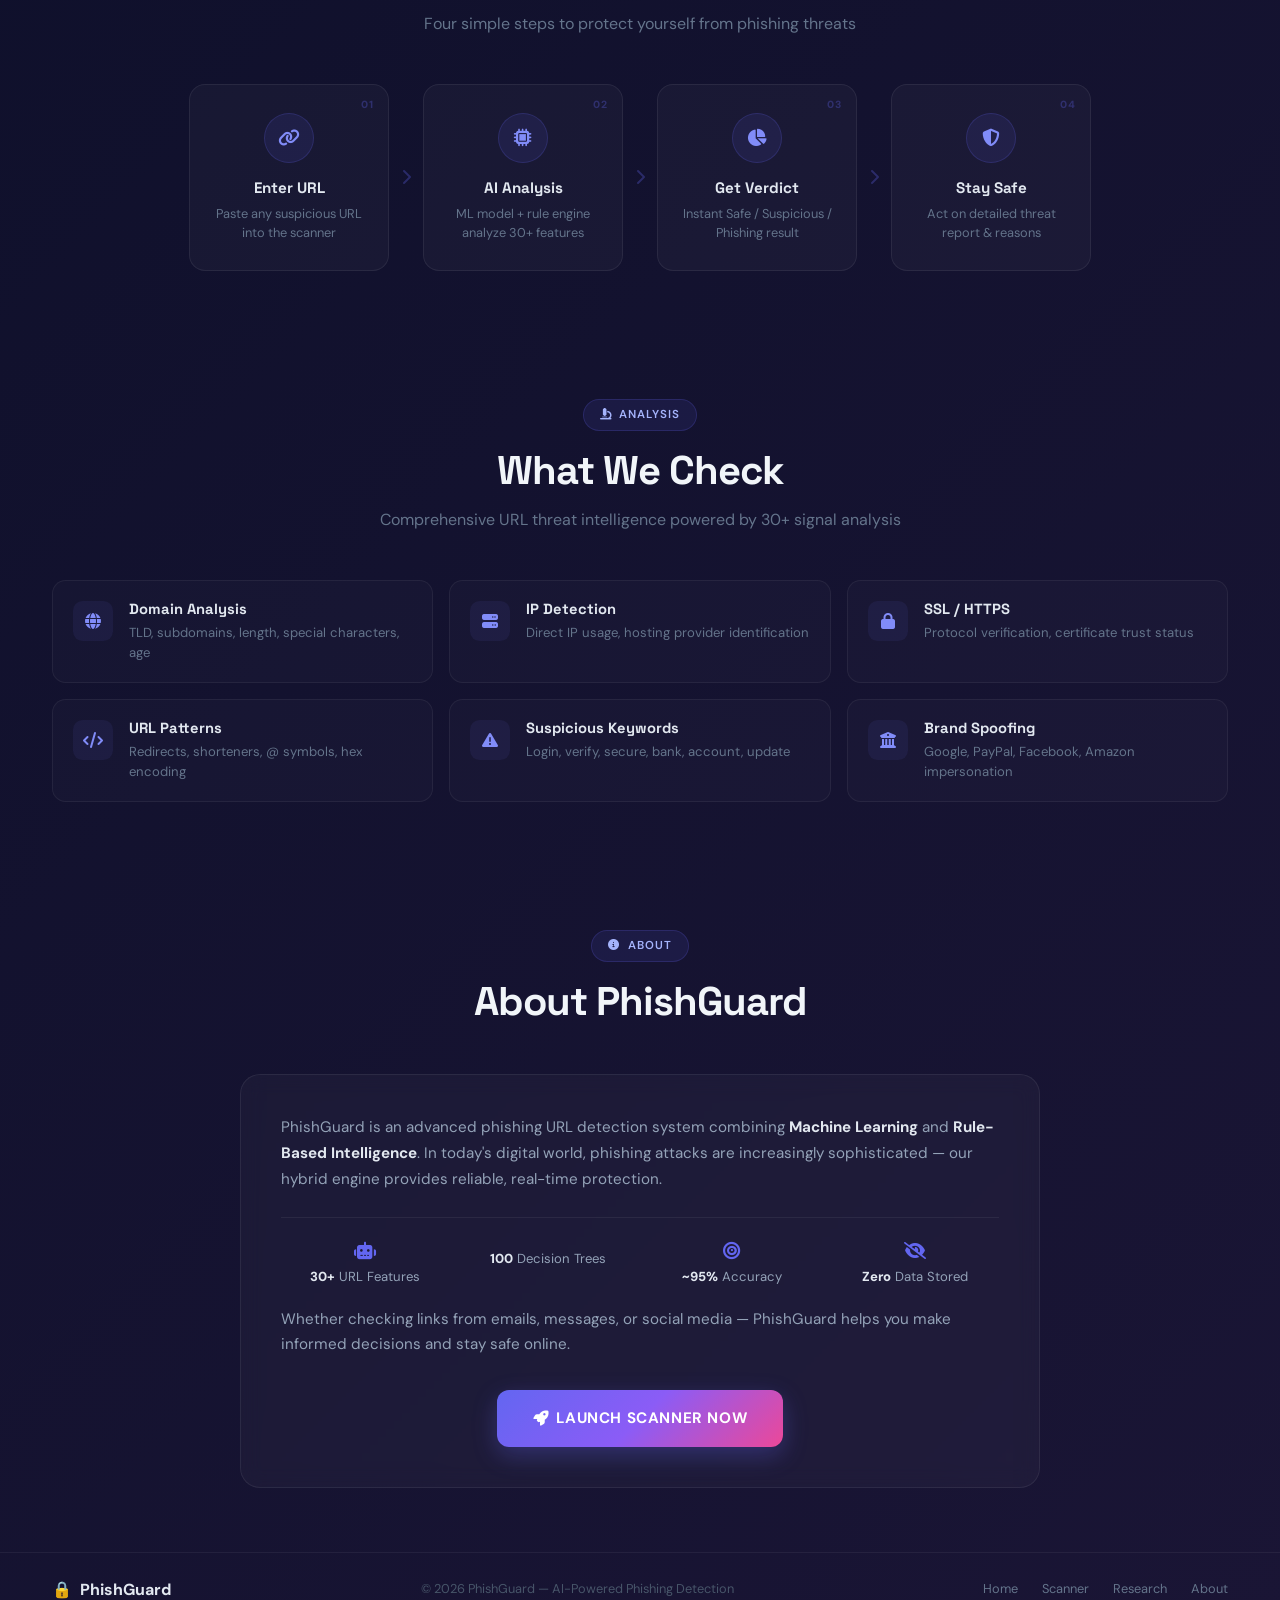
==== commit 1faca791: "Update fonts: Space Grotesk (headings) + DM Sans (body) + Fira Code (mono) - Replaced Inter with DM " ====
--- a/templates/home.html
+++ b/templates/home.html
@@ -7,7 +7,7 @@
     <link rel="stylesheet" href="{{ url_for('static', filename='css/style.css') }}">
     <link rel="stylesheet" href="https://cdnjs.cloudflare.com/ajax/libs/font-awesome/6.5.1/css/all.min.css">
     <link href="https://cdn.jsdelivr.net/npm/bootstrap@5.3.3/dist/css/bootstrap.min.css" rel="stylesheet">
-    <link href="https://fonts.googleapis.com/css2?family=Inter:wght@300;400;500;600;700;800;900&family=JetBrains+Mono:wght@400;500;600&display=swap" rel="stylesheet">
+    <link href="https://fonts.googleapis.com/css2?family=Space+Grotesk:wght@300;400;500;600;700&family=DM+Sans:wght@300;400;500;600;700;800;900&family=Fira+Code:wght@400;500;600&display=swap" rel="stylesheet">
 </head>
 <body>
     <!-- Animated Background -->
@@ -326,13 +326,15 @@
         /* ========== HOME PAGE PROFESSIONAL STYLES ========== */
         body {
             margin: 0; padding: 0;
-            font-family: 'Inter', -apple-system, BlinkMacSystemFont, sans-serif;
+            font-family: 'DM Sans', -apple-system, BlinkMacSystemFont, sans-serif;
             background: linear-gradient(135deg, #0a0e27 0%, #1a1535 100%);
             color: #e2e8f0; min-height: 100vh;
             display: flex; flex-direction: column;
             overflow-x: hidden; line-height: 1.6;
         }
         *, *::before, *::after { box-sizing: border-box; }
+        h1, h2, h3, h4, h5, h6 { font-family: 'Space Grotesk', sans-serif; }
+        h1, h2, h3, h4, h5, h6 { font-family: 'Space Grotesk', sans-serif; }
 
         /* Background */
         .hp-bg-grid {
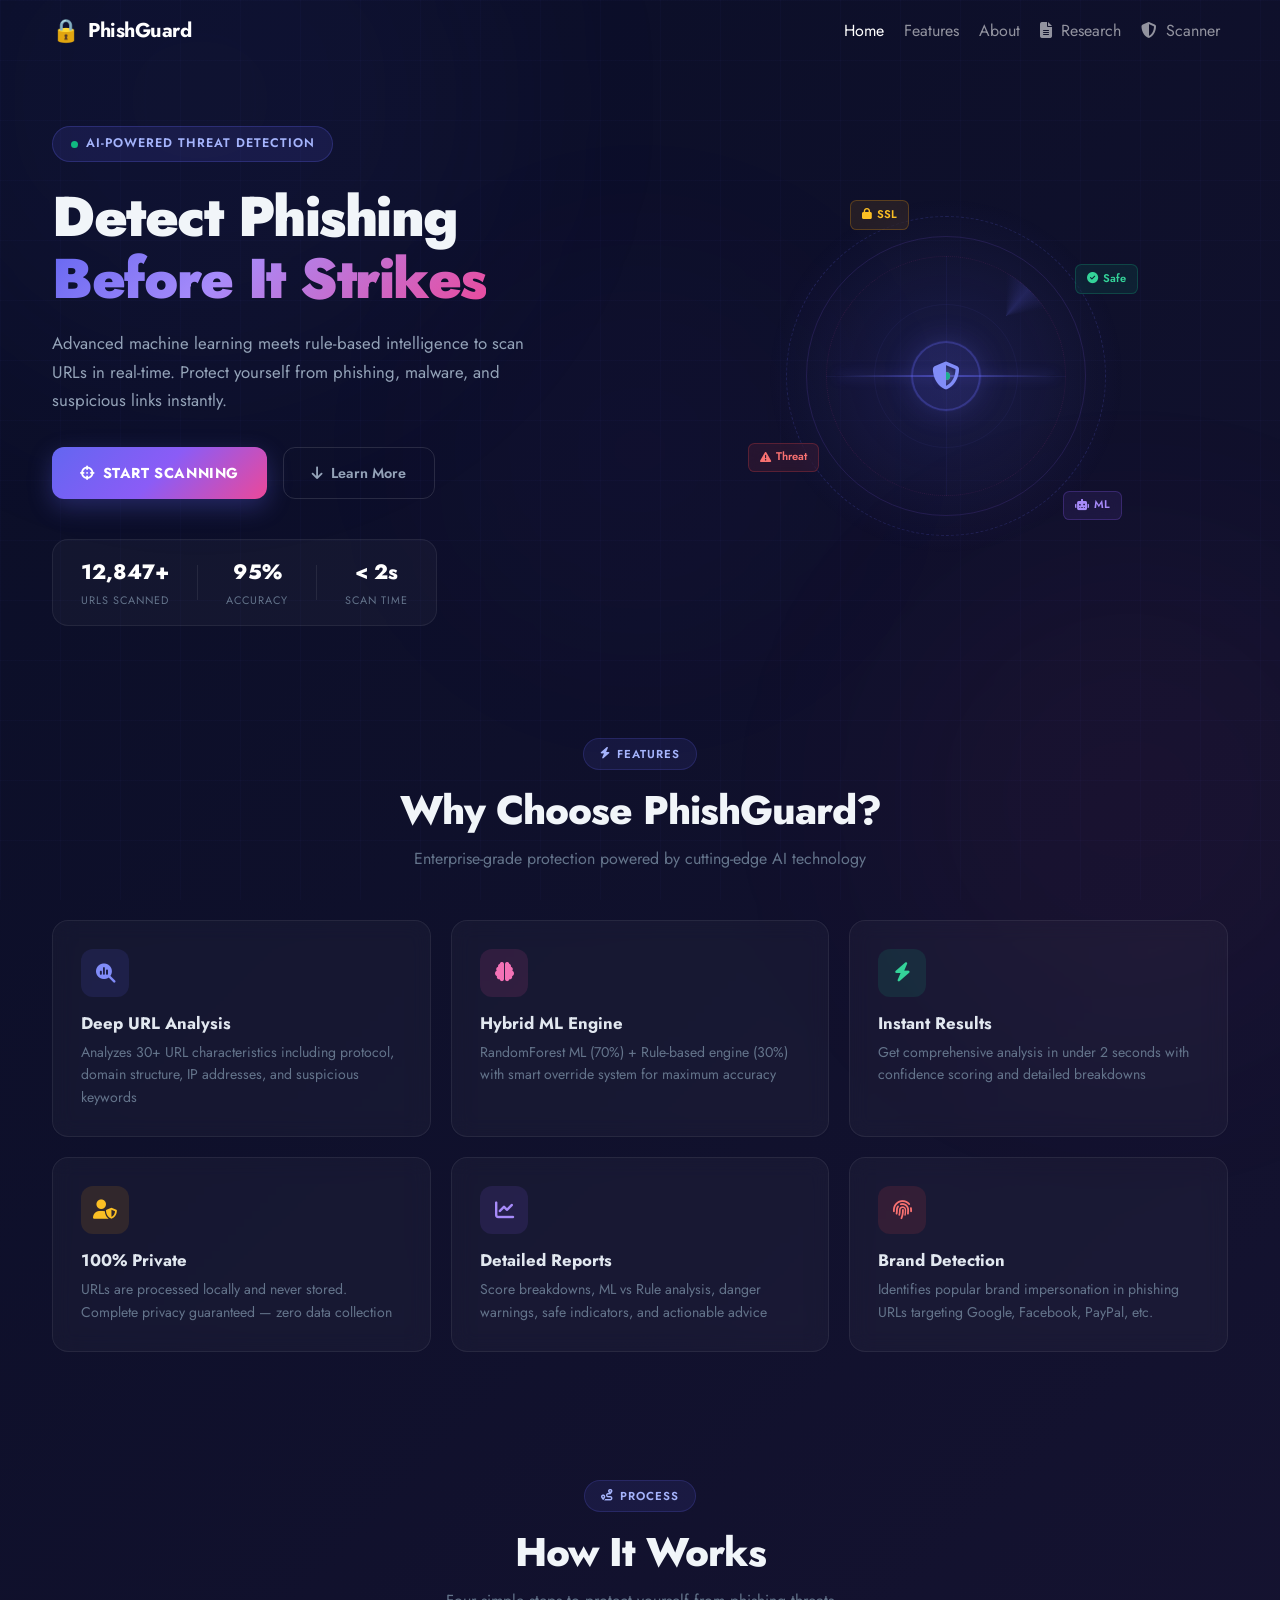
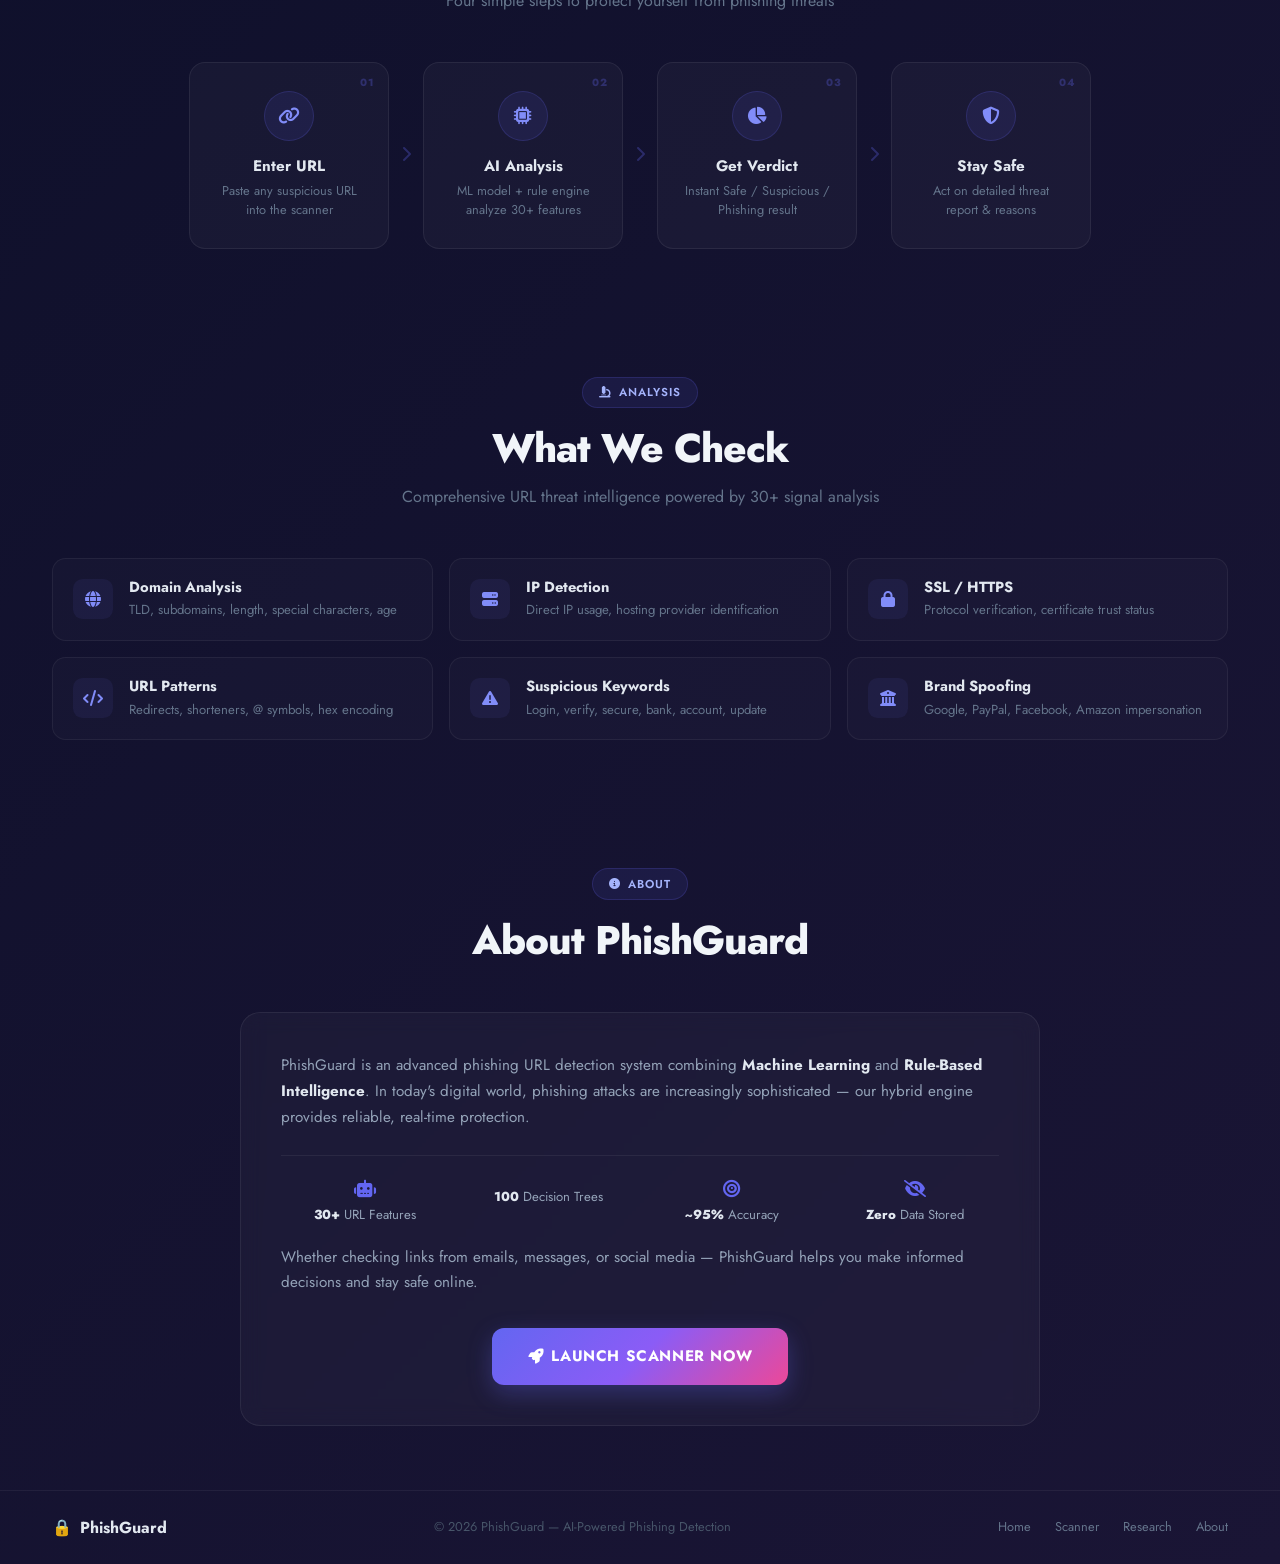
==== commit 726c0e16: "Change font family to Jost across all pages" ====
--- a/templates/home.html
+++ b/templates/home.html
@@ -7,7 +7,7 @@
     <link rel="stylesheet" href="{{ url_for('static', filename='css/style.css') }}">
     <link rel="stylesheet" href="https://cdnjs.cloudflare.com/ajax/libs/font-awesome/6.5.1/css/all.min.css">
     <link href="https://cdn.jsdelivr.net/npm/bootstrap@5.3.3/dist/css/bootstrap.min.css" rel="stylesheet">
-    <link href="https://fonts.googleapis.com/css2?family=Space+Grotesk:wght@300;400;500;600;700&family=DM+Sans:wght@300;400;500;600;700;800;900&family=Fira+Code:wght@400;500;600&display=swap" rel="stylesheet">
+    <link href="https://fonts.googleapis.com/css2?family=Jost:wght@300;400;500;600;700;800;900&family=Fira+Code:wght@400;500;600&display=swap" rel="stylesheet">
 </head>
 <body>
     <!-- Animated Background -->
@@ -326,15 +326,14 @@
         /* ========== HOME PAGE PROFESSIONAL STYLES ========== */
         body {
             margin: 0; padding: 0;
-            font-family: 'DM Sans', -apple-system, BlinkMacSystemFont, sans-serif;
+            font-family: 'Jost', sans-serif;
             background: linear-gradient(135deg, #0a0e27 0%, #1a1535 100%);
             color: #e2e8f0; min-height: 100vh;
             display: flex; flex-direction: column;
             overflow-x: hidden; line-height: 1.6;
         }
         *, *::before, *::after { box-sizing: border-box; }
-        h1, h2, h3, h4, h5, h6 { font-family: 'Space Grotesk', sans-serif; }
-        h1, h2, h3, h4, h5, h6 { font-family: 'Space Grotesk', sans-serif; }
+        h1, h2, h3, h4, h5, h6 { font-family: 'Jost', sans-serif; }
 
         /* Background */
         .hp-bg-grid {
